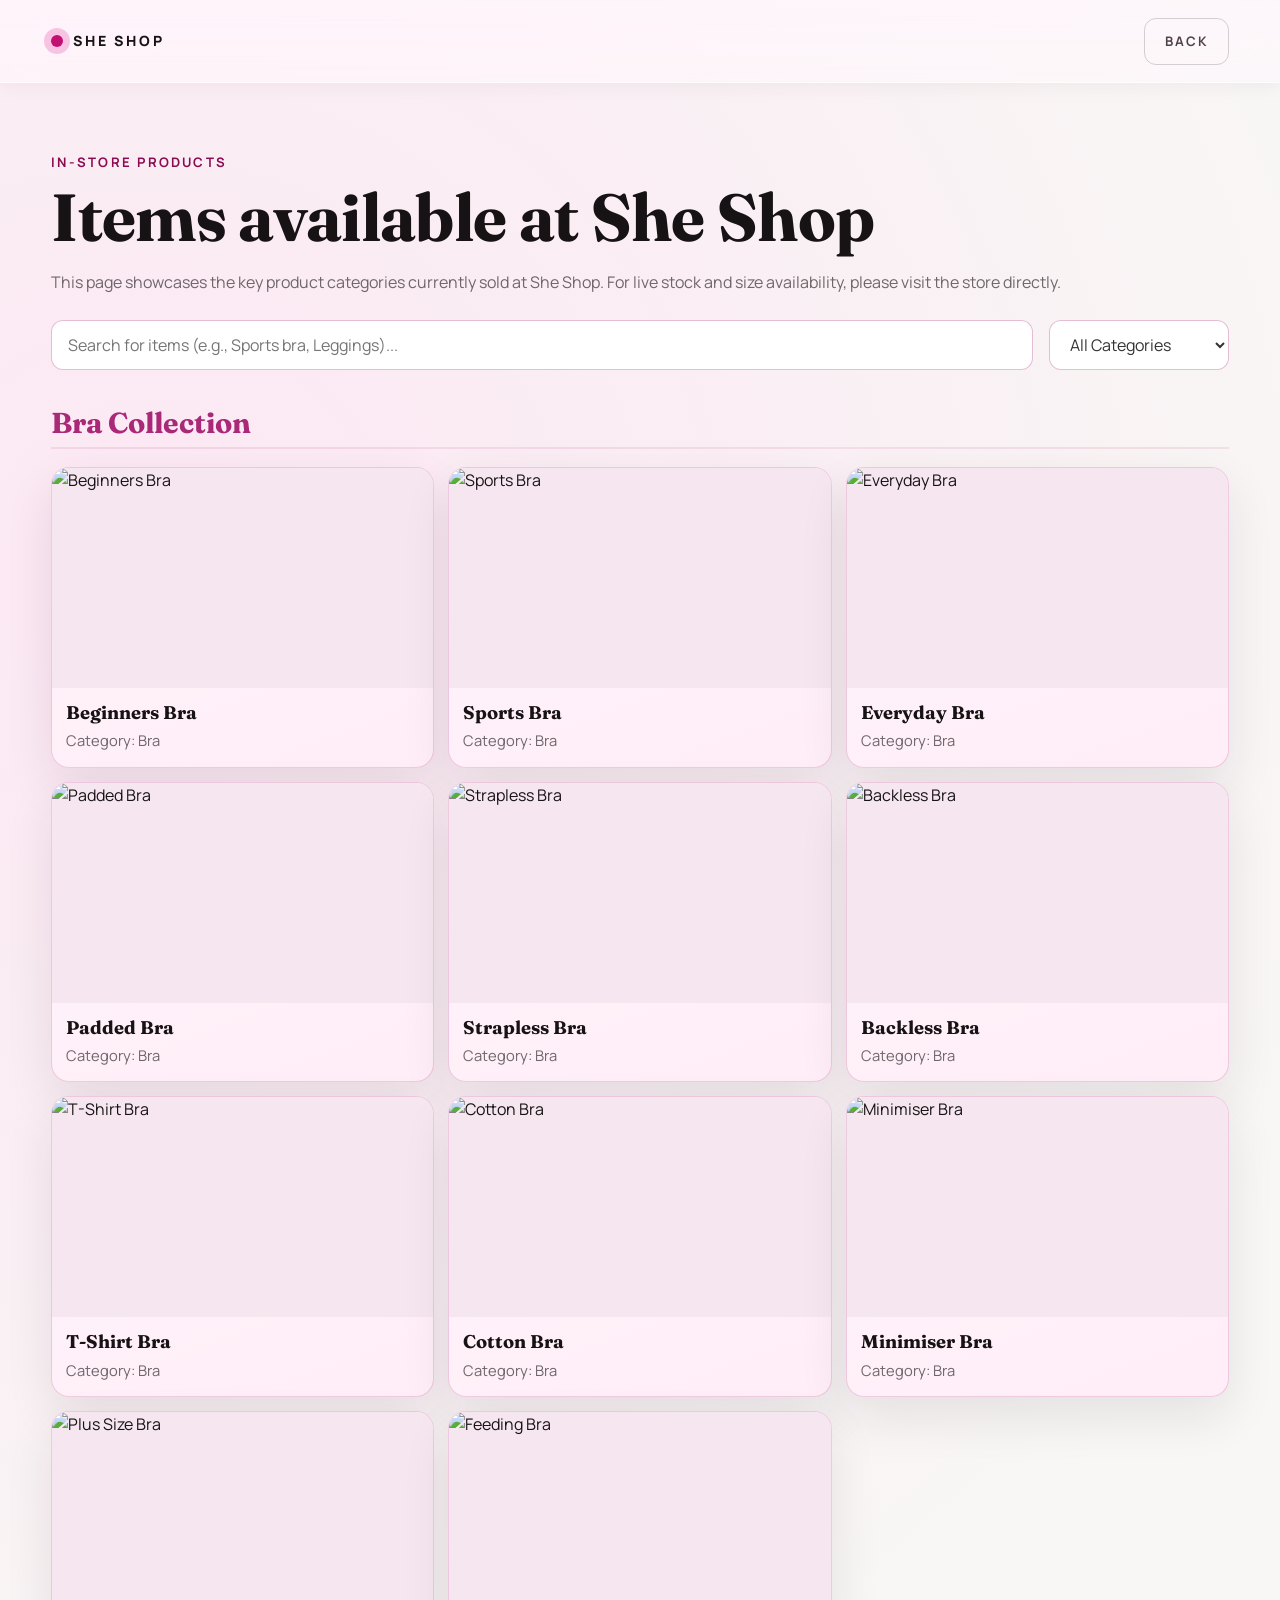
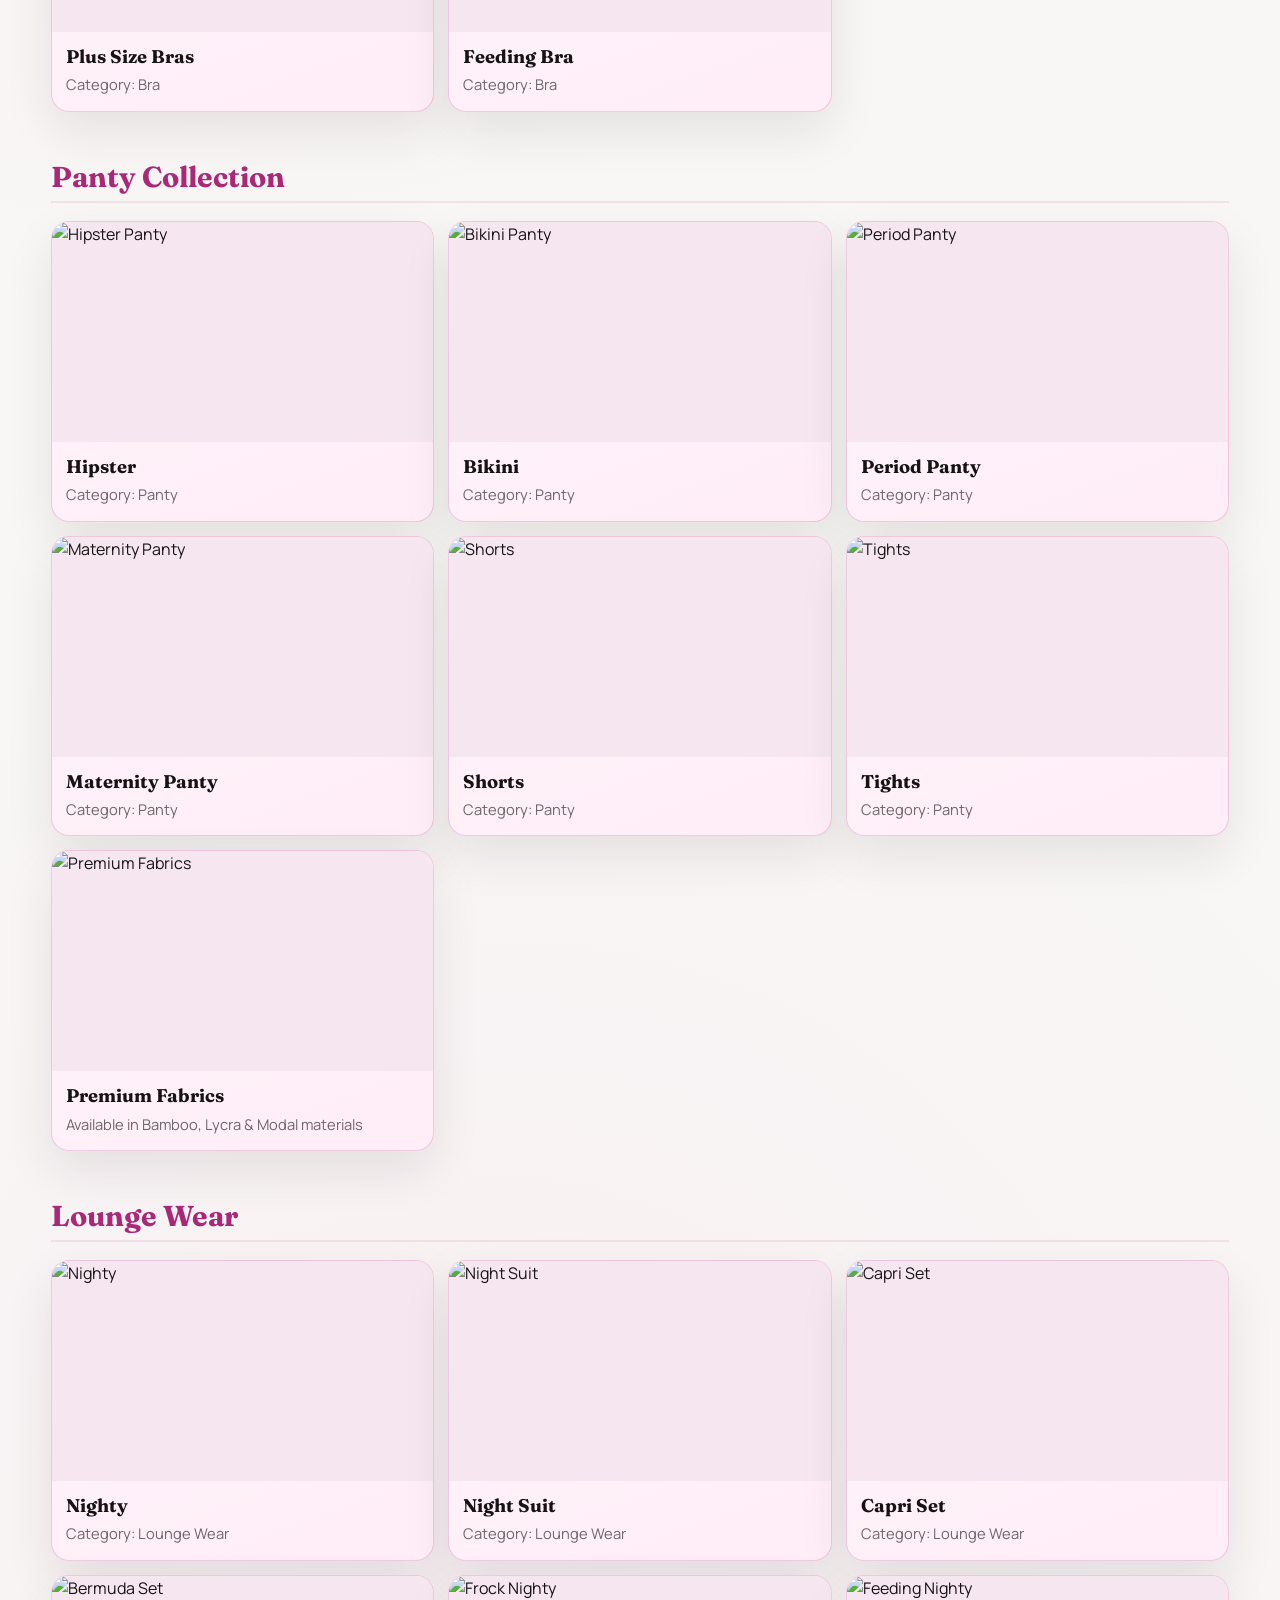
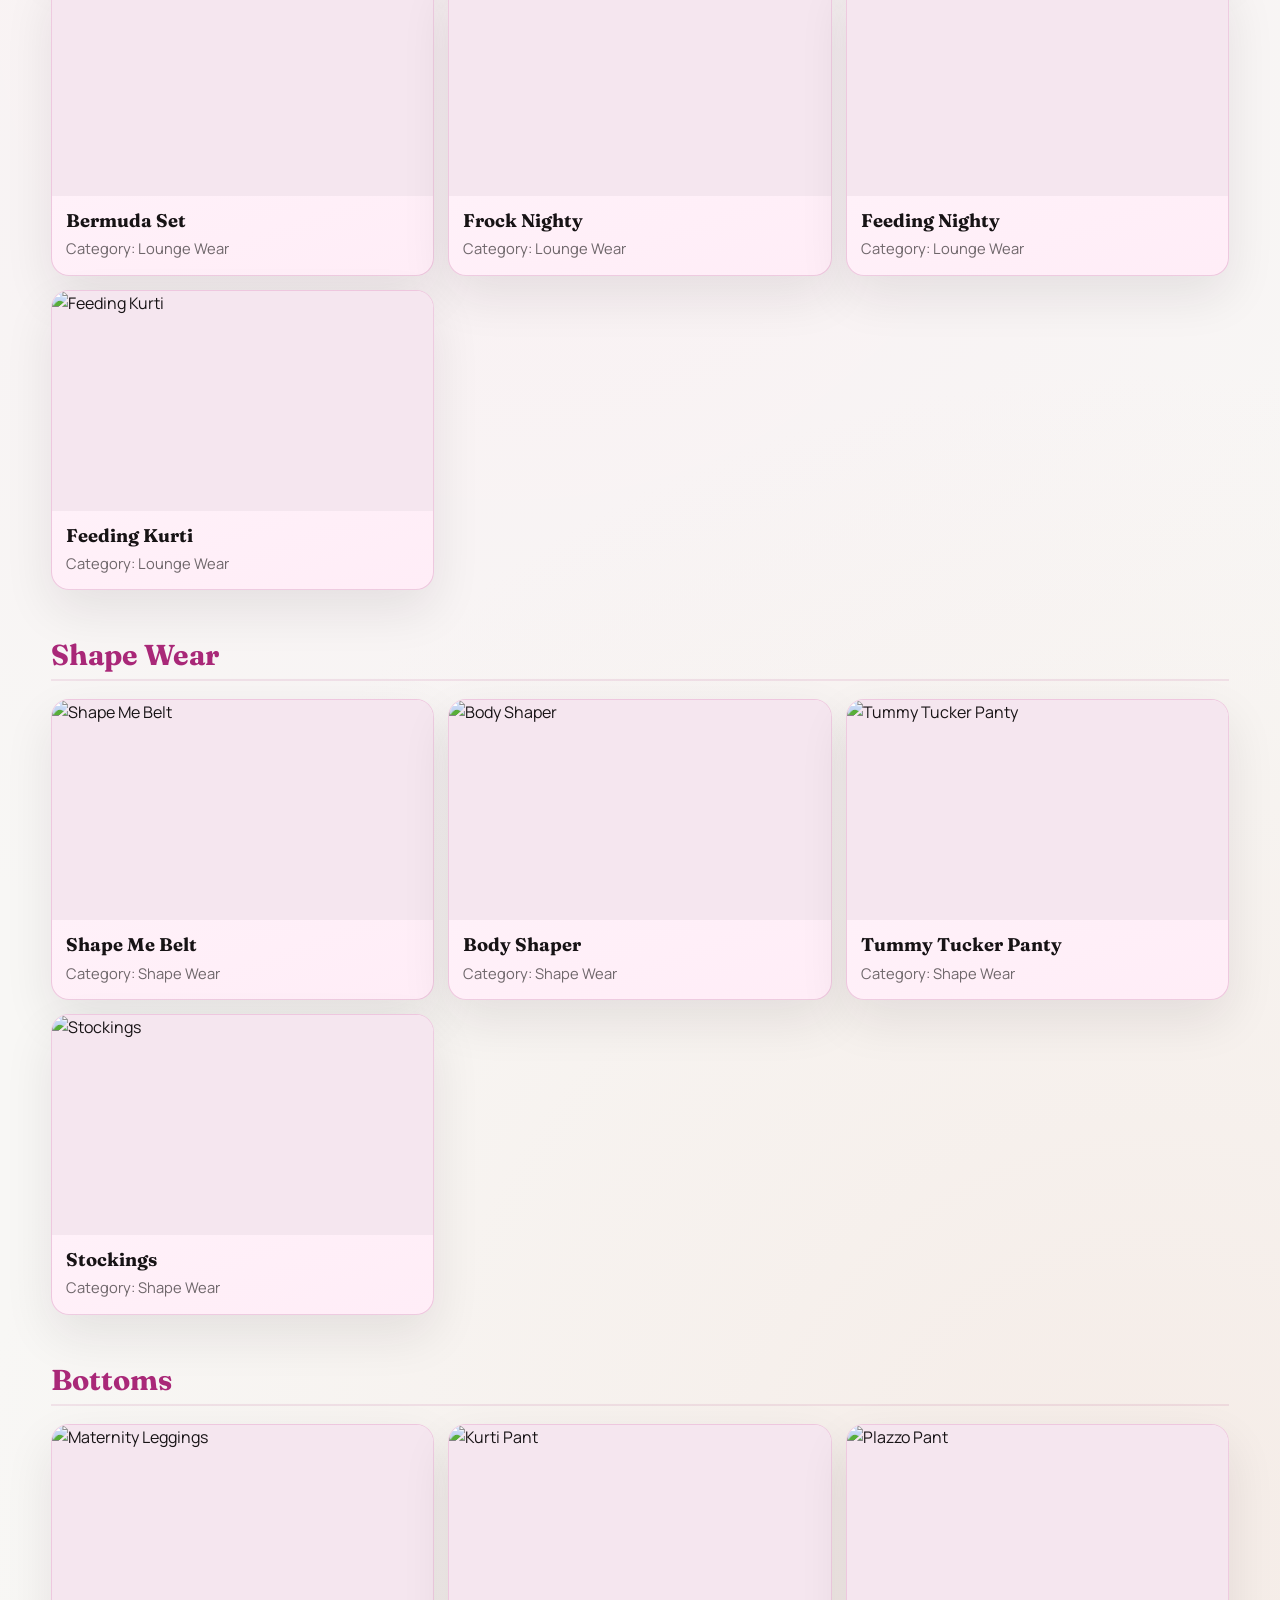
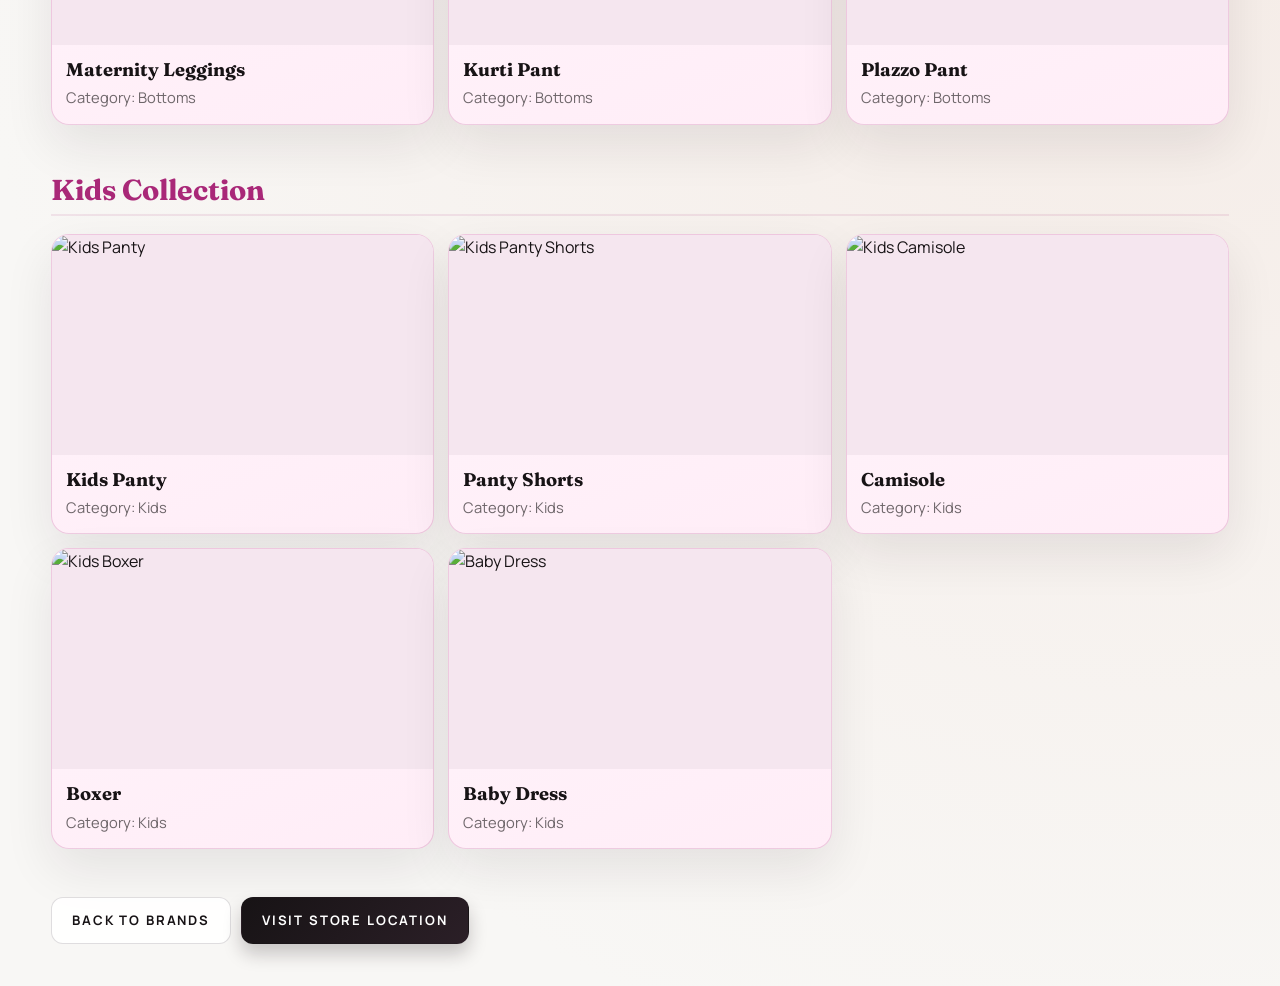
==== products.html @ 0fd8c892 "Add files via upload" ====
<!DOCTYPE html>
<html lang="en">
<head>
  <meta charset="UTF-8" />
  <meta name="viewport" content="width=device-width, initial-scale=1.0" />
  <title>She Shop | Products</title>
  <meta name="description" content="Products available at She Shop, Kerala." />
  <link rel="preconnect" href="https://fonts.googleapis.com" />
  <link rel="preconnect" href="https://fonts.gstatic.com" crossorigin />
  <link
    href="https://fonts.googleapis.com/css2?family=Fraunces:opsz,wght@9..144,500;9..144,700&family=Manrope:wght@400;500;600;700&display=swap"
    rel="stylesheet"
  />
  <link rel="stylesheet" href="styles.css" />
  <style>
    .products-main {
      padding: 56px 0 42px;
    }

    .products-head {
      margin-bottom: 18px;
    }

    .products-note {
      color: var(--muted);
      margin-top: 0;
      margin-bottom: 24px;
    }

    /* Filter Toolbar Styles */
    .filter-toolbar {
      display: flex;
      gap: 16px;
      margin-bottom: 36px;
      flex-wrap: wrap;
    }

    .filter-input, .filter-select {
      padding: 12px 16px;
      border: 1px solid rgba(169, 40, 120, 0.3);
      border-radius: 12px;
      font-family: 'Manrope', sans-serif;
      font-size: 1rem;
      background-color: #fff;
      color: #333;
      outline: none;
      transition: border-color 0.2s ease;
    }

    .filter-input {
      flex: 1;
      min-width: 200px;
    }

    .filter-select {
      min-width: 180px;
      cursor: pointer;
    }

    .filter-input:focus, .filter-select:focus {
      border-color: #a92878;
    }

    .category-section {
      margin-bottom: 48px;
    }

    .category-title {
      font-family: 'Fraunces', serif;
      font-size: 1.8rem;
      color: #a92878;
      margin-bottom: 18px;
      border-bottom: 2px solid rgba(169, 40, 120, 0.1);
      padding-bottom: 8px;
    }

    .product-grid {
      display: grid;
      grid-template-columns: repeat(3, 1fr);
      gap: 14px;
    }

    .product-card {
      background: linear-gradient(160deg, #fff5fb, #ffedf7);
      border: 1px solid rgba(169, 40, 120, 0.2);
      border-radius: 18px;
      overflow: hidden;
      box-shadow: var(--card-shadow);
      transition: transform 0.2s ease, opacity 0.2s ease;
    }

    .product-card img {
      width: 100%;
      height: 220px;
      object-fit: cover;
      object-position: center;
      background: #f5e6ef;
    }

    .product-card-body {
      padding: 14px;
    }

    .product-card h3 {
      margin: 0 0 6px;
      font-size: 1.15rem;
    }

    .product-meta {
      margin: 0;
      font-size: 0.92rem;
      color: var(--muted);
    }

    .no-results {
      display: none;
      text-align: center;
      font-size: 1.2rem;
      color: var(--muted);
      margin: 40px 0;
    }

    .back-row {
      margin-top: 22px;
      display: flex;
      gap: 10px;
      flex-wrap: wrap;
    }

    @media (max-width: 920px) {
      .product-grid {
        grid-template-columns: 1fr 1fr;
      }
    }

    @media (max-width: 620px) {
      .product-grid {
        grid-template-columns: 1fr;
        flex-direction: column;
      }
      .filter-toolbar {
        flex-direction: column;
        gap: 10px;
      }
    }
  </style>
</head>
<body>
  <header class="site-header" id="top">
    <div class="container nav-wrap">
      <a class="brand" href="index.html" aria-label="She Shop Home">
        <span class="brand-dot"></span>
        <span class="brand-text">SHE SHOP</span>
      </a>
      <a class="btn btn-ghost" href="index.html">Back</a>
    </div>
  </header>

  <main class="products-main">
    <section class="container">
      <div class="products-head">
        <p class="eyebrow">In-Store Products</p>
        <h1>Items available at She Shop</h1>
      </div>
      <p class="products-note">
        This page showcases the key product categories currently sold at She Shop. For live stock and size
        availability, please visit the store directly.
      </p>

      <div class="filter-toolbar">
        <input 
          type="text" 
          id="searchInput" 
          class="filter-input" 
          placeholder="Search for items (e.g., Sports bra, Leggings)..." 
        />
        <select id="categorySelect" class="filter-select">
          <option value="all">All Categories</option>
          <option value="bra">Bra Collection</option>
          <option value="panty">Panty Collection</option>
          <option value="lounge">Lounge Wear</option>
          <option value="shape">Shape Wear</option>
          <option value="bottoms">Bottoms</option>
          <option value="kids">Kids Collection</option>
        </select>
      </div>

      <div id="noResults" class="no-results">No items match your search.</div>

      <section class="category-section" data-category="bra">
        <h2 class="category-title">Bra Collection</h2>
        <div class="product-grid">
          <article class="product-card"><img src="assets/from-pdf/image1.png" alt="Beginners Bra" /><div class="product-card-body"><h3>Beginners Bra</h3><p class="product-meta">Category: Bra</p></div></article>
          <article class="product-card"><img src="assets/from-pdf/image2.png" alt="Sports Bra" /><div class="product-card-body"><h3>Sports Bra</h3><p class="product-meta">Category: Bra</p></div></article>
          <article class="product-card"><img src="assets/from-pdf/image1.png" alt="Everyday Bra" /><div class="product-card-body"><h3>Everyday Bra</h3><p class="product-meta">Category: Bra</p></div></article>
          <article class="product-card"><img src="assets/from-pdf/image2.png" alt="Padded Bra" /><div class="product-card-body"><h3>Padded Bra</h3><p class="product-meta">Category: Bra</p></div></article>
          <article class="product-card"><img src="assets/from-pdf/image1.png" alt="Strapless Bra" /><div class="product-card-body"><h3>Strapless Bra</h3><p class="product-meta">Category: Bra</p></div></article>
          <article class="product-card"><img src="assets/from-pdf/image2.png" alt="Backless Bra" /><div class="product-card-body"><h3>Backless Bra</h3><p class="product-meta">Category: Bra</p></div></article>
          <article class="product-card"><img src="assets/from-pdf/image1.png" alt="T-Shirt Bra" /><div class="product-card-body"><h3>T-Shirt Bra</h3><p class="product-meta">Category: Bra</p></div></article>
          <article class="product-card"><img src="assets/from-pdf/image2.png" alt="Cotton Bra" /><div class="product-card-body"><h3>Cotton Bra</h3><p class="product-meta">Category: Bra</p></div></article>
          <article class="product-card"><img src="assets/from-pdf/image1.png" alt="Minimiser Bra" /><div class="product-card-body"><h3>Minimiser Bra</h3><p class="product-meta">Category: Bra</p></div></article>
          <article class="product-card"><img src="assets/from-pdf/image2.png" alt="Plus Size Bra" /><div class="product-card-body"><h3>Plus Size Bras</h3><p class="product-meta">Category: Bra</p></div></article>
          <article class="product-card"><img src="assets/from-pdf/image1.png" alt="Feeding Bra" /><div class="product-card-body"><h3>Feeding Bra</h3><p class="product-meta">Category: Bra</p></div></article>
        </div>
      </section>

      <section class="category-section" data-category="panty">
        <h2 class="category-title">Panty Collection</h2>
        <div class="product-grid">
          <article class="product-card"><img src="assets/from-pdf/image2.png" alt="Hipster Panty" /><div class="product-card-body"><h3>Hipster</h3><p class="product-meta">Category: Panty</p></div></article>
          <article class="product-card"><img src="assets/from-pdf/image1.png" alt="Bikini Panty" /><div class="product-card-body"><h3>Bikini</h3><p class="product-meta">Category: Panty</p></div></article>
          <article class="product-card"><img src="assets/from-pdf/image2.png" alt="Period Panty" /><div class="product-card-body"><h3>Period Panty</h3><p class="product-meta">Category: Panty</p></div></article>
          <article class="product-card"><img src="assets/from-pdf/image1.png" alt="Maternity Panty" /><div class="product-card-body"><h3>Maternity Panty</h3><p class="product-meta">Category: Panty</p></div></article>
          <article class="product-card"><img src="assets/from-pdf/image2.png" alt="Shorts" /><div class="product-card-body"><h3>Shorts</h3><p class="product-meta">Category: Panty</p></div></article>
          <article class="product-card"><img src="assets/from-pdf/image1.png" alt="Tights" /><div class="product-card-body"><h3>Tights</h3><p class="product-meta">Category: Panty</p></div></article>
          <article class="product-card"><img src="assets/from-pdf/image2.png" alt="Premium Fabrics" /><div class="product-card-body"><h3>Premium Fabrics</h3><p class="product-meta">Available in Bamboo, Lycra & Modal materials</p></div></article>
        </div>
      </section>

      <section class="category-section" data-category="lounge">
        <h2 class="category-title">Lounge Wear</h2>
        <div class="product-grid">
          <article class="product-card"><img src="assets/from-pdf/image1.png" alt="Nighty" /><div class="product-card-body"><h3>Nighty</h3><p class="product-meta">Category: Lounge Wear</p></div></article>
          <article class="product-card"><img src="assets/from-pdf/image2.png" alt="Night Suit" /><div class="product-card-body"><h3>Night Suit</h3><p class="product-meta">Category: Lounge Wear</p></div></article>
          <article class="product-card"><img src="assets/from-pdf/image1.png" alt="Capri Set" /><div class="product-card-body"><h3>Capri Set</h3><p class="product-meta">Category: Lounge Wear</p></div></article>
          <article class="product-card"><img src="assets/from-pdf/image2.png" alt="Bermuda Set" /><div class="product-card-body"><h3>Bermuda Set</h3><p class="product-meta">Category: Lounge Wear</p></div></article>
          <article class="product-card"><img src="assets/from-pdf/image1.png" alt="Frock Nighty" /><div class="product-card-body"><h3>Frock Nighty</h3><p class="product-meta">Category: Lounge Wear</p></div></article>
          <article class="product-card"><img src="assets/from-pdf/image2.png" alt="Feeding Nighty" /><div class="product-card-body"><h3>Feeding Nighty</h3><p class="product-meta">Category: Lounge Wear</p></div></article>
          <article class="product-card"><img src="assets/from-pdf/image1.png" alt="Feeding Kurti" /><div class="product-card-body"><h3>Feeding Kurti</h3><p class="product-meta">Category: Lounge Wear</p></div></article>
        </div>
      </section>

      <section class="category-section" data-category="shape">
        <h2 class="category-title">Shape Wear</h2>
        <div class="product-grid">
          <article class="product-card"><img src="assets/from-pdf/image2.png" alt="Shape Me Belt" /><div class="product-card-body"><h3>Shape Me Belt</h3><p class="product-meta">Category: Shape Wear</p></div></article>
          <article class="product-card"><img src="assets/from-pdf/image1.png" alt="Body Shaper" /><div class="product-card-body"><h3>Body Shaper</h3><p class="product-meta">Category: Shape Wear</p></div></article>
          <article class="product-card"><img src="assets/from-pdf/image2.png" alt="Tummy Tucker Panty" /><div class="product-card-body"><h3>Tummy Tucker Panty</h3><p class="product-meta">Category: Shape Wear</p></div></article>
          <article class="product-card"><img src="assets/from-pdf/image1.png" alt="Stockings" /><div class="product-card-body"><h3>Stockings</h3><p class="product-meta">Category: Shape Wear</p></div></article>
        </div>
      </section>

      <section class="category-section" data-category="bottoms">
        <h2 class="category-title">Bottoms</h2>
        <div class="product-grid">
          <article class="product-card"><img src="assets/from-pdf/image2.png" alt="Maternity Leggings" /><div class="product-card-body"><h3>Maternity Leggings</h3><p class="product-meta">Category: Bottoms</p></div></article>
          <article class="product-card"><img src="assets/from-pdf/image1.png" alt="Kurti Pant" /><div class="product-card-body"><h3>Kurti Pant</h3><p class="product-meta">Category: Bottoms</p></div></article>
          <article class="product-card"><img src="assets/from-pdf/image2.png" alt="Plazzo Pant" /><div class="product-card-body"><h3>Plazzo Pant</h3><p class="product-meta">Category: Bottoms</p></div></article>
        </div>
      </section>

      <section class="category-section" data-category="kids">
        <h2 class="category-title">Kids Collection</h2>
        <div class="product-grid">
          <article class="product-card"><img src="assets/from-pdf/image1.png" alt="Kids Panty" /><div class="product-card-body"><h3>Kids Panty</h3><p class="product-meta">Category: Kids</p></div></article>
          <article class="product-card"><img src="assets/from-pdf/image2.png" alt="Kids Panty Shorts" /><div class="product-card-body"><h3>Panty Shorts</h3><p class="product-meta">Category: Kids</p></div></article>
          <article class="product-card"><img src="assets/from-pdf/image1.png" alt="Kids Camisole" /><div class="product-card-body"><h3>Camisole</h3><p class="product-meta">Category: Kids</p></div></article>
          <article class="product-card"><img src="assets/from-pdf/image2.png" alt="Kids Boxer" /><div class="product-card-body"><h3>Boxer</h3><p class="product-meta">Category: Kids</p></div></article>
          <article class="product-card"><img src="assets/from-pdf/image1.png" alt="Baby Dress" /><div class="product-card-body"><h3>Baby Dress</h3><p class="product-meta">Category: Kids</p></div></article>
        </div>
      </section>

      <div class="back-row">
        <a class="btn btn-outline" href="index.html#brands">Back to Brands</a>
        <a class="btn btn-solid" href="https://share.google/mIjie8dcZ7ZmvXlgB" target="_blank" rel="noopener noreferrer">Visit Store Location</a>
      </div>
    </section>
  </main>

  <script>
    const searchInput = document.getElementById('searchInput');
    const categorySelect = document.getElementById('categorySelect');
    const sections = document.querySelectorAll('.category-section');
    const noResults = document.getElementById('noResults');

    function filterProducts() {
      const searchTerm = searchInput.value.toLowerCase().trim();
      const selectedCategory = categorySelect.value;
      let overallVisibleCards = 0;

      sections.forEach(section => {
        const sectionCategory = section.getAttribute('data-category');
        const cards = section.querySelectorAll('.product-card');
        let visibleCardsInSection = 0;

        // Check if the overall section passes the category dropdown criteria
        const categoryMatches = (selectedCategory === 'all' || selectedCategory === sectionCategory);

        cards.forEach(card => {
          const title = card.querySelector('h3').textContent.toLowerCase();
          const meta = card.querySelector('.product-meta').textContent.toLowerCase();
          const searchMatches = title.includes(searchTerm) || meta.includes(searchTerm);

          if (categoryMatches && searchMatches) {
            card.style.display = 'block';
            visibleCardsInSection++;
            overallVisibleCards++;
          } else {
            card.style.display = 'none';
          }
        });

        // Hide section header completely if no matching products are visible within it
        if (visibleCardsInSection > 0) {
          section.style.display = 'block';
        } else {
          section.style.display = 'none';
        }
      });

      // Handle the "No results found" placeholder state
      if (overallVisibleCards === 0) {
        noResults.style.display = 'block';
      } else {
        noResults.style.display = 'none';
      }
    }

    searchInput.addEventListener('input', filterProducts);
    categorySelect.addEventListener('change', filterProducts);
  </script>
</body>
</html>
---- styles.css ----
:root {
  --bg: #f8f7f5;
  --paper: #ffffff;
  --text: #171315;
  --muted: #6e666a;
  --accent: #c20f72;
  --accent-dark: #8b0a50;
  --line: rgba(30, 20, 28, 0.14);
  --card-shadow: 0 20px 50px rgba(31, 22, 29, 0.09);
  --radius-sm: 12px;
  --radius-lg: 20px;
  --glass-bg: rgba(255, 247, 252, 0.52);
  --glass-strong: rgba(255, 240, 248, 0.66);
  --glass-line: rgba(255, 255, 255, 0.52);
}

* {
  box-sizing: border-box;
}

html,
body {
  margin: 0;
  padding: 0;
}

body {
  font-family: "Manrope", "Segoe UI", sans-serif;
  background: radial-gradient(circle at 12% 10%, #fce7f3 0, transparent 24%),
              radial-gradient(circle at 90% 82%, #f5ece7 0, transparent 24%),
              radial-gradient(circle at 40% 55%, rgba(255, 196, 230, 0.14) 0, transparent 32%),
              var(--bg);
  color: var(--text);
  min-height: 100vh;
  line-height: 1.6;
  overflow-x: hidden;
}

img {
  max-width: 100%;
  display: block;
}

.container {
  width: min(1180px, 92vw);
  margin: 0 auto;
}

.bg-ornament {
  position: fixed;
  border-radius: 50%;
  filter: blur(70px);
  z-index: -2;
  opacity: 0.45;
}

.bg-ornament-top {
  width: 340px;
  height: 340px;
  top: -90px;
  left: -110px;
  background: #ff86ca;
}

.bg-ornament-bottom {
  width: 280px;
  height: 280px;
  right: -100px;
  bottom: -60px;
  background: #ffc5a6;
}

.site-header {
  position: sticky;
  top: 0;
  z-index: 30;
  backdrop-filter: blur(18px) saturate(125%);
  -webkit-backdrop-filter: blur(18px) saturate(125%);
  background: linear-gradient(180deg, rgba(255, 246, 252, 0.72), rgba(255, 249, 253, 0.54));
  border-bottom: 1px solid rgba(255, 255, 255, 0.62);
  box-shadow: 0 6px 16px rgba(18, 12, 16, 0.04);
}

.nav-wrap {
  display: flex;
  align-items: center;
  justify-content: space-between;
  min-height: 82px;
  gap: 20px;
}

.brand {
  display: inline-flex;
  align-items: center;
  gap: 10px;
  text-decoration: none;
  color: var(--text);
  font-weight: 800;
  letter-spacing: 0.18em;
}

.brand-dot {
  width: 12px;
  height: 12px;
  border-radius: 50%;
  background: var(--accent);
  box-shadow: 0 0 0 7px rgba(224, 0, 136, 0.2);
}

.brand-text {
  font-size: 0.88rem;
  letter-spacing: 0.2em;
}

.main-nav {
  display: flex;
  gap: 26px;
}

.main-nav a {
  text-decoration: none;
  color: var(--text);
  font-size: 0.75rem;
  font-weight: 700;
  letter-spacing: 0.16em;
  text-transform: uppercase;
  position: relative;
}

.main-nav a + a::before {
  content: "";
  position: absolute;
  left: -14px;
  top: 50%;
  width: 4px;
  height: 4px;
  border-radius: 50%;
  background: rgba(44, 30, 38, 0.24);
  transform: translateY(-50%);
}

.main-nav a::after {
  content: "";
  position: absolute;
  left: 0;
  bottom: -5px;
  width: 100%;
  height: 2px;
  background: var(--accent);
  transform: scaleX(0);
  transform-origin: center;
  transition: transform 0.25s ease;
}

.main-nav a:hover::after {
  transform: scaleX(1);
}

.hero {
  padding: 124px 0 86px;
  position: relative;
}

.hero::before {
  content: "";
  position: absolute;
  inset: 28px 2.5vw 0;
  border-radius: var(--radius-lg);
  background:
    radial-gradient(circle at 14% 20%, rgba(255, 169, 221, 0.2), transparent 34%),
    radial-gradient(circle at 88% 76%, rgba(245, 217, 197, 0.32), transparent 32%),
    linear-gradient(140deg, rgba(252, 248, 251, 0.76) 0%, rgba(248, 244, 247, 0.6) 100%);
  border: 1px solid var(--glass-line);
  backdrop-filter: blur(10px);
  -webkit-backdrop-filter: blur(10px);
  z-index: -1;
}

.hero-grid {
  display: grid;
  grid-template-columns: 1.05fr 1fr;
  gap: 34px;
  align-items: center;
}

.hero-content {
  max-width: 560px;
}

.eyebrow {
  font-size: 0.82rem;
  text-transform: uppercase;
  letter-spacing: 0.17em;
  color: var(--accent-dark);
  font-weight: 700;
  margin-bottom: 10px;
}

h1,
h2,
h3 {
  font-family: "Fraunces", Georgia, serif;
  margin-top: 0;
  line-height: 1.15;
}

h1 {
  font-size: clamp(2.3rem, 5.2vw, 4.6rem);
  margin-bottom: 16px;
  letter-spacing: -0.01em;
  line-height: 1.04;
}

h2 {
  font-size: clamp(1.65rem, 3.2vw, 2.6rem);
  margin-bottom: 12px;
}

.hero-copy {
  color: var(--muted);
  max-width: 52ch;
  font-size: 1.03rem;
  line-height: 1.8;
}

.hero-actions,
.visit-actions,
.modal-actions {
  display: flex;
  flex-wrap: wrap;
  gap: 12px;
  margin-top: 22px;
}

.btn {
  border: 1px solid transparent;
  border-radius: var(--radius-sm);
  padding: 12px 20px;
  font-size: 0.82rem;
  font-weight: 700;
  letter-spacing: 0.14em;
  text-transform: uppercase;
  text-decoration: none;
  cursor: pointer;
  transition: transform 0.2s ease, box-shadow 0.2s ease, background 0.2s ease;
}

.btn:hover {
  transform: translateY(-1px);
}

.btn-solid {
  background: linear-gradient(135deg, #171315, #2b1f27);
  color: #fff;
  box-shadow: 0 10px 18px rgba(26, 17, 24, 0.22);
}

.btn-solid:hover {
  background: linear-gradient(135deg, var(--accent-dark), var(--accent));
}

.btn-outline {
  background: rgba(255, 255, 255, 0.9);
  color: var(--text);
  border: 1px solid var(--line);
}

.btn-ghost {
  background: transparent;
  color: #4f4249;
  border: 1px solid rgba(30, 20, 28, 0.18);
}

.hero-cards {
  display: grid;
  place-items: center;
}

.hero-logo-panel {
  margin: 0;
  width: min(420px, 96%);
  border-radius: var(--radius-lg);
  border: 1px solid var(--glass-line);
  background: linear-gradient(155deg, rgba(255, 255, 255, 0.62), rgba(255, 242, 250, 0.46));
  padding: 0;
  overflow: hidden;
  box-shadow: 0 22px 48px rgba(31, 22, 29, 0.12);
  backdrop-filter: blur(10px);
  -webkit-backdrop-filter: blur(10px);
  transition: transform 0.28s ease, box-shadow 0.28s ease;
  transform: rotate(1deg);
}

.hero-logo-panel img {
  width: 100%;
  height: 390px;
  border-radius: 0;
  object-fit: cover;
  object-position: center;
  background: transparent;
  transition: transform 0.35s ease;
}

.hero-logo-panel:hover {
  transform: rotate(-1deg) translateY(-8px);
  box-shadow: 0 28px 62px rgba(150, 32, 114, 0.24);
}

.hero-logo-panel:hover img {
  transform: scale(1.03);
}

.feature-card,
.collection-card,
.map-card,
.connect-card {
  background: linear-gradient(160deg, var(--glass-strong), var(--glass-bg));
  border: 1px solid var(--glass-line);
  border-radius: var(--radius-sm);
  box-shadow: 0 14px 28px rgba(31, 22, 29, 0.08);
  backdrop-filter: blur(12px) saturate(120%);
  -webkit-backdrop-filter: blur(12px) saturate(120%);
}

.feature-card {
  padding: 18px;
}

.feature-card h2 {
  font-size: 1.35rem;
  margin-bottom: 4px;
}

.feature-card p,
.collection-card p,
.map-card p,
.text-block p,
.connect-card p {
  color: var(--muted);
  margin-top: 0;
}

.about,
.collection,
.lookbook,
.brands,
.visit,
.connect {
  padding: 108px 0;
}

.brands {
  background: linear-gradient(180deg, rgba(255, 250, 253, 0.92) 0%, rgba(248, 243, 247, 0.42) 100%);
}

.split {
  display: grid;
  grid-template-columns: 1fr 1fr;
  gap: 34px;
  align-items: center;
}

.photo-tile {
  border-radius: var(--radius-lg);
  overflow: hidden;
  border: 1px solid var(--glass-line);
  background: linear-gradient(160deg, rgba(255, 255, 255, 0.66), rgba(255, 241, 249, 0.44));
  padding: 10px;
  box-shadow: 0 16px 36px rgba(31, 22, 29, 0.1);
  backdrop-filter: blur(12px);
  -webkit-backdrop-filter: blur(12px);
  transition: transform 0.28s ease, box-shadow 0.28s ease;
  cursor: pointer;
}

.photo-tile > img {
  width: 100%;
  height: 100%;
  border-radius: 16px;
  object-fit: contain;
  object-position: center;
  background: #efdeea;
  transition: transform 0.35s ease;
}

.hero-brand-logo {
  min-height: 320px;
  object-fit: contain !important;
  object-position: center !important;
}

.photo-tile:hover {
  transform: translateY(-5px);
  box-shadow: 0 26px 56px rgba(150, 32, 114, 0.2);
}

.photo-tile:hover > img {
  transform: scale(1.03);
}

.about-model-stack {
  position: relative;
  min-height: 500px;
}

.about-model-stack::after {
  content: "";
  position: absolute;
  left: 6%;
  bottom: 8px;
  width: 44%;
  height: 8px;
  border-radius: 999px;
  background: linear-gradient(90deg, rgba(194, 15, 114, 0.42), rgba(194, 15, 114, 0));
  z-index: 1;
}

.about-model-card {
  position: absolute;
  margin: 0;
  width: min(275px, 66%);
  background: transparent;
  border: 8px solid #fff;
  border-radius: 14px;
  padding: 0;
  overflow: hidden;
  box-shadow: 0 20px 42px rgba(30, 18, 26, 0.18);
  transition: transform 0.3s ease;
}

.about-model-card img {
  width: 100%;
  height: 390px;
  border-radius: 0;
  object-fit: cover;
  object-position: center;
  background: transparent;
}

.about-model-card-a {
  top: 14px;
  left: 4%;
  width: min(360px, 82%);
  transform: none;
  z-index: 2;
}

.about-model-card-a img {
  height: 450px;
  object-position: center top;
}

.about-model-card-b {
  right: 4%;
  bottom: 12px;
  width: min(245px, 56%);
  transform: none;
  z-index: 3;
}

.about-model-card-b img {
  height: 305px;
}

.photo-tile:hover .about-model-card-a {
  transform: translateY(-6px);
}

.photo-tile:hover .about-model-card-b {
  transform: translateY(-8px);
}

.section-head {
  margin-bottom: 22px;
}

.cards-grid {
  display: grid;
  grid-template-columns: repeat(3, 1fr);
  gap: 16px;
}

.collection-card {
  padding: 24px;
  min-height: 180px;
}

.collection-card h3 {
  font-size: 1.3rem;
  margin-bottom: 8px;
}

.collection-cta {
  margin-top: 20px;
}

.about-collection {
  margin-top: 26px;
}

.lookbook {
  position: relative;
  padding-top: 108px;
}

.lookbook-gif {
  width: min(1320px, 95vw);
  height: clamp(320px, 48vw, 620px);
  margin: 0 auto;
  border-radius: var(--radius-lg);
  object-fit: cover;
  object-position: center;
  border: 1px solid rgba(27, 16, 23, 0.14);
  box-shadow: 0 30px 60px rgba(25, 16, 22, 0.16);
}

.brand-list {
  display: flex;
  flex-wrap: wrap;
  gap: 10px;
  margin: 18px 0 24px;
}

.brand-marquee {
  margin: 18px 0 26px;
  display: flex;
  gap: 14px;
  overflow: hidden;
  position: relative;
  mask-image: linear-gradient(to right, transparent, black 8%, black 92%, transparent);
}

.brand-track {
  display: flex;
  gap: 12px;
  min-width: max-content;
  animation: brandScroll 26s linear infinite;
}

.brand-marquee:hover .brand-track {
  animation-play-state: paused;
}

.brand-card {
  width: 150px;
  flex: 0 0 150px;
  height: 112px;
  margin: 0;
  background: linear-gradient(160deg, rgba(255, 255, 255, 0.72), rgba(255, 244, 250, 0.52));
  border: 1px solid var(--glass-line);
  border-radius: var(--radius-sm);
  padding: 8px;
  display: flex;
  align-items: center;
  justify-content: center;
  box-shadow: 0 10px 22px rgba(31, 22, 29, 0.09);
  backdrop-filter: blur(8px);
  -webkit-backdrop-filter: blur(8px);
}

.brand-card img {
  width: 100%;
  height: 100%;
  border-radius: 8px;
  object-fit: contain;
  object-position: center;
  background: #fff;
}

.brand-card p {
  display: none;
}

@keyframes brandScroll {
  from {
    transform: translateX(0);
  }

  to {
    transform: translateX(calc(-100% - 12px));
  }
}

.quote-banner {
  margin: 12px 0 18px;
  padding: 34px 30px;
  border-radius: var(--radius-lg);
  border: 1px solid rgba(255, 197, 233, 0.34);
  background:
    radial-gradient(circle at 8% 14%, rgba(255, 102, 186, 0.35), transparent 36%),
    radial-gradient(circle at 94% 82%, rgba(255, 156, 213, 0.3), transparent 34%),
    linear-gradient(132deg, rgba(30, 18, 27, 0.84) 0%, rgba(46, 25, 38, 0.78) 100%);
  box-shadow: 0 22px 40px rgba(22, 14, 19, 0.26);
  backdrop-filter: blur(12px) saturate(118%);
  -webkit-backdrop-filter: blur(12px) saturate(118%);
}

.quote-kicker {
  margin: 0 0 8px;
  text-transform: uppercase;
  letter-spacing: 0.16em;
  font-size: 0.76rem;
  font-weight: 700;
  color: #9c2b72;
}

.quote-line {
  margin: 0;
  font-family: "Fraunces", Georgia, serif;
  font-size: clamp(2.2rem, 5.8vw, 5.2rem);
  line-height: 0.95;
  color: #fff6fc;
  text-transform: uppercase;
  letter-spacing: 0.02em;
}

.quote-line span {
  display: block;
  color: #ff9ad4;
}

.brand-poster:hover {
  transform: translateY(-5px);
  box-shadow: 0 26px 56px rgba(150, 32, 114, 0.2);
}

.brand-poster:hover img {
  transform: scale(1.03);
}

.brand-chip {
  border: 1px solid rgba(169, 40, 120, 0.25);
  background: linear-gradient(120deg, #ffe7f5, #ffe1ef);
  color: #7f215f;
  border-radius: 999px;
  padding: 8px 14px;
  font-size: 0.92rem;
  font-weight: 700;
  letter-spacing: 0.02em;
}

.gallery-grid {
  display: grid;
  grid-template-columns: repeat(3, 1fr);
  gap: 14px;
}

.gallery-item {
  margin: 0;
  border-radius: 18px;
  overflow: hidden;
  border: 1px solid rgba(118, 44, 103, 0.14);
  box-shadow: var(--card-shadow);
  background: linear-gradient(155deg, #fff2fa, #ffe7f3);
  padding: 8px;
  transition: transform 0.28s ease, box-shadow 0.28s ease;
  cursor: pointer;
}

.gallery-item img {
  width: 100%;
  height: 300px;
  object-fit: contain;
  object-position: center;
  border-radius: 12px;
  transition: transform 0.35s ease, filter 0.35s ease;
  filter: saturate(1.02) contrast(1.01);
  background: #f3e4ec;
}

.gallery-item:hover {
  transform: translateY(-6px);
  box-shadow: 0 28px 62px rgba(150, 32, 114, 0.24);
}

.gallery-item:hover img {
  transform: scale(1.05);
  filter: saturate(1.08) contrast(1.03);
}

.gallery-img.fit-top {
  object-position: center top;
}

.gallery-img.fit-middle {
  object-position: center 35%;
}

.gallery-img.fit-bottom {
  object-position: center bottom;
}

.gallery-img.fit-logo {
  object-position: center 28%;
}

.map-card,
.connect-card {
  padding: 22px;
}

.muted {
  font-size: 0.92rem;
}

.site-footer {
  border-top: 1px solid rgba(255, 255, 255, 0.56);
  background: linear-gradient(180deg, rgba(255, 248, 252, 0.74), rgba(255, 246, 251, 0.62));
  padding: 26px 0;
  margin-top: 34px;
  backdrop-filter: blur(10px);
  -webkit-backdrop-filter: blur(10px);
}

.footer-wrap {
  display: flex;
  justify-content: space-between;
  align-items: center;
  gap: 18px;
}

.footer-wrap p {
  margin: 0;
}

.footer-wrap a {
  color: var(--text);
  text-decoration: none;
  font-weight: 700;
}

.modal {
  position: fixed;
  inset: 0;
  display: grid;
  place-items: center;
  background: rgba(72, 17, 62, 0.55);
  padding: 20px;
  opacity: 0;
  pointer-events: none;
  transition: opacity 0.25s ease;
  z-index: 80;
}

.modal.active {
  opacity: 1;
  pointer-events: auto;
}

.modal-panel {
  background: linear-gradient(180deg, #fff8fc 0%, #ffeef7 100%);
  border-radius: 20px;
  width: min(580px, 94vw);
  border: 1px solid rgba(118, 44, 103, 0.2);
  box-shadow: 0 30px 70px rgba(85, 17, 73, 0.3);
  padding: 24px;
  position: relative;
  transform: translateY(8px);
  transition: transform 0.25s ease;
}

.modal.active .modal-panel {
  transform: translateY(0);
}

.modal-close {
  position: absolute;
  right: 12px;
  top: 8px;
  border: none;
  background: transparent;
  font-size: 1.65rem;
  cursor: pointer;
  color: var(--muted);
}

.reveal,
.reveal-delay,
.reveal-delay-2 {
  opacity: 0;
  transform: translateY(16px);
  animation: rise 0.95s ease forwards;
}

.reveal-delay {
  animation-delay: 0.2s;
}

.reveal-delay-2 {
  animation-delay: 0.34s;
}

@keyframes rise {
  to {
    opacity: 1;
    transform: translateY(0);
  }
}

@media (max-width: 920px) {
  .main-nav {
    display: none;
  }

  .hero-grid,
  .split,
  .cards-grid,
  .gallery-grid {
    grid-template-columns: 1fr;
  }

  .hero {
    padding-top: 74px;
  }

  .hero::before {
    inset: 18px 12px 0;
    border-radius: 18px;
  }

  .hero-logo-panel img {
    height: 320px;
  }

  .about-model-stack {
    min-height: auto;
    display: grid;
    gap: 18px;
  }

  .about-model-stack::after {
    display: none;
  }

  .about-model-card {
    transform: none;
    width: 100%;
    border-width: 6px;
  }

  .about-model-card img {
    height: 320px;
  }

  .about-model-card-a,
  .about-model-card-b {
    top: auto;
    left: auto;
    right: auto;
    bottom: auto;
  }

  .about-model-card-a {
    transform: rotate(-3deg);
  }

  .about-model-card-b {
    transform: rotate(3deg);
  }

  .brand-card {
    width: 132px;
    flex-basis: 132px;
    height: 100px;
  }

  .brand-card img {
    height: 100%;
  }

  .lookbook-gif {
    width: 100%;
    height: clamp(250px, 75vw, 430px);
    border-radius: var(--radius-sm);
  }
}

@media (max-width: 560px) {
  .btn {
    width: 100%;
    text-align: center;
  }

  .footer-wrap {
    flex-direction: column;
    align-items: flex-start;
  }
}
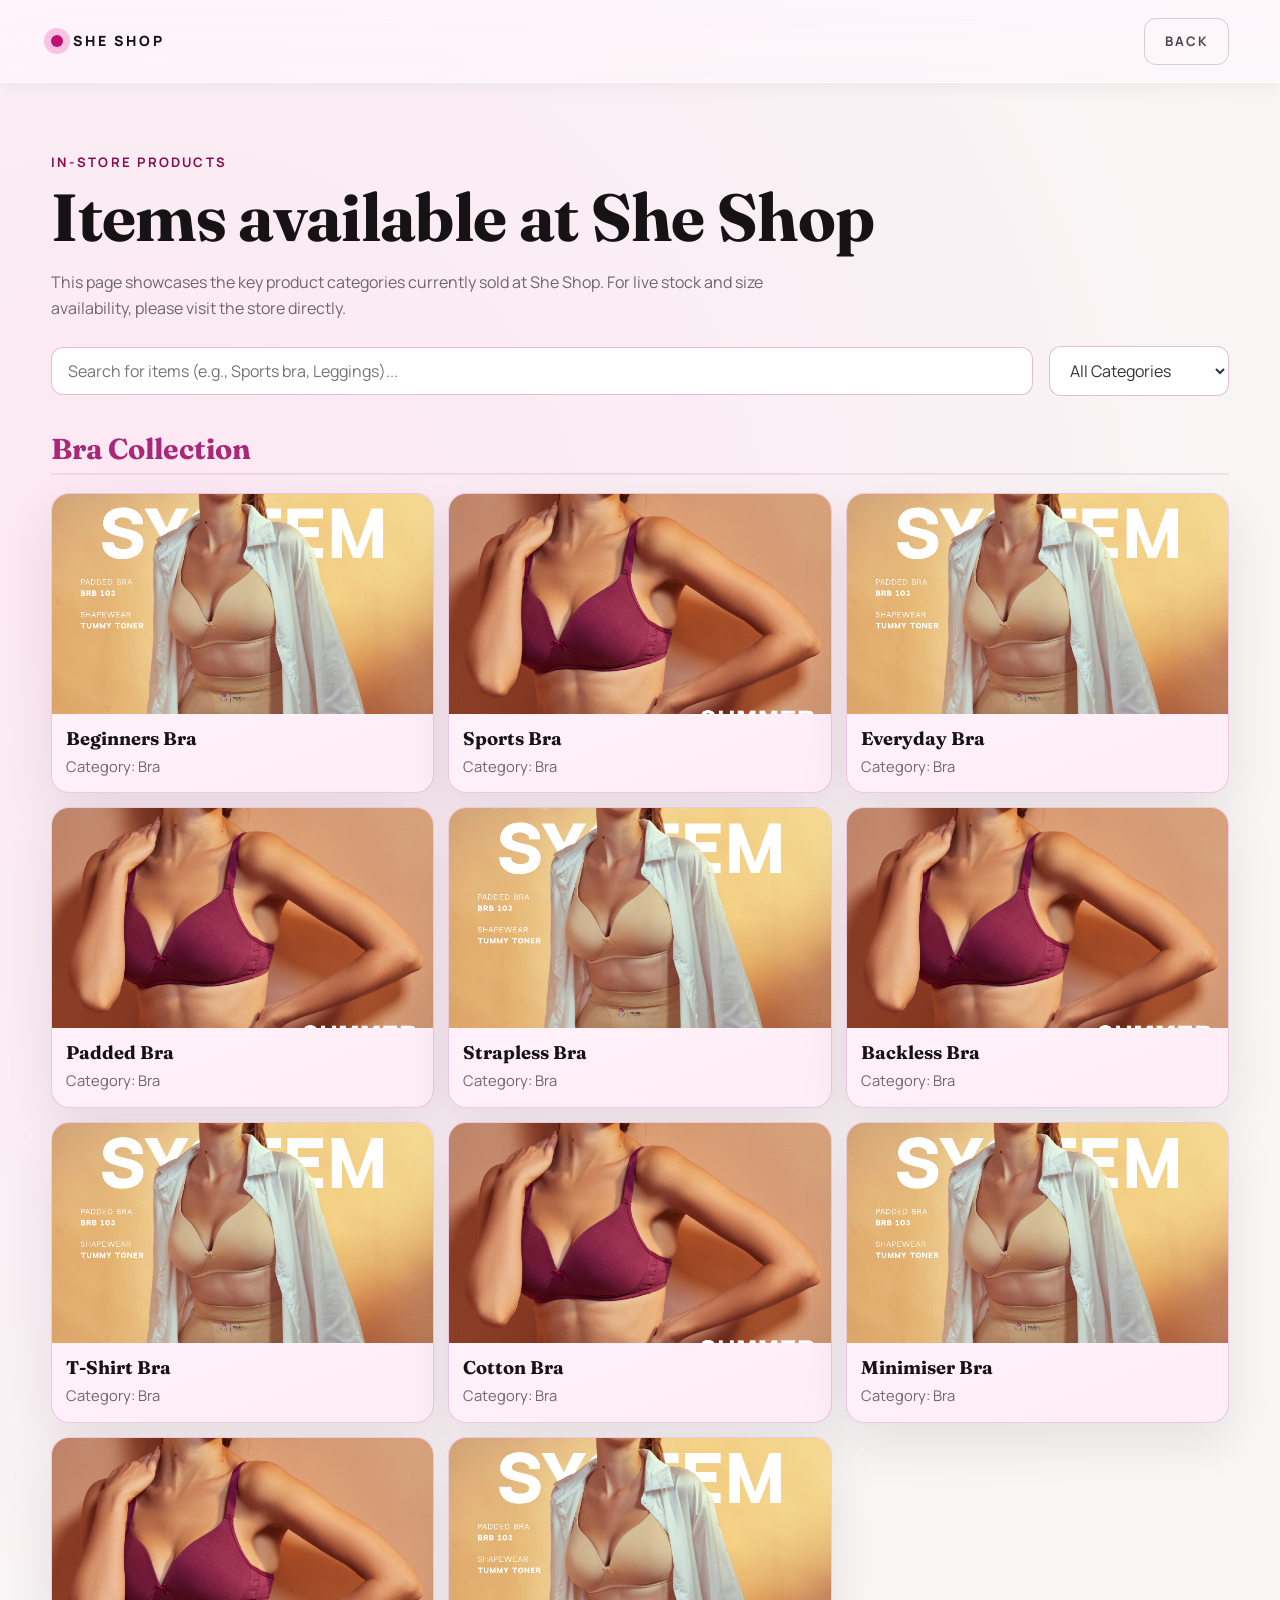
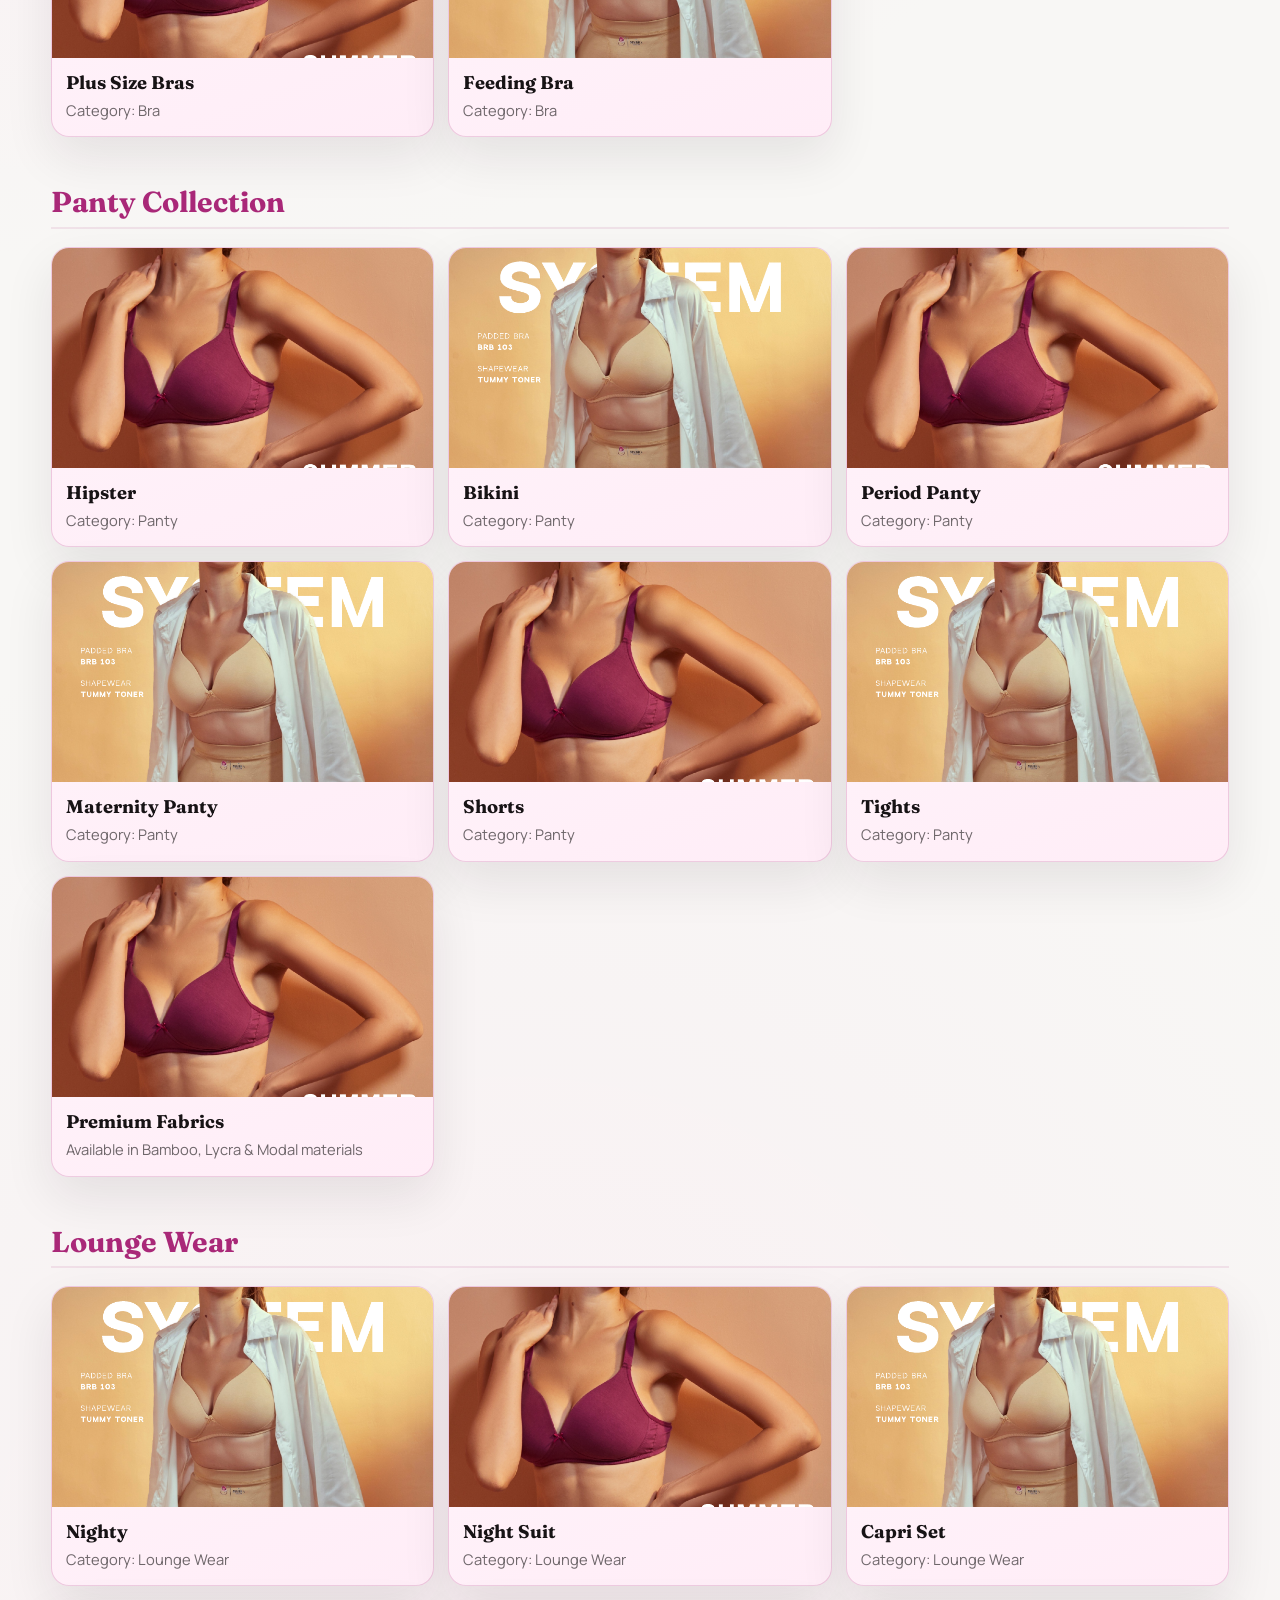
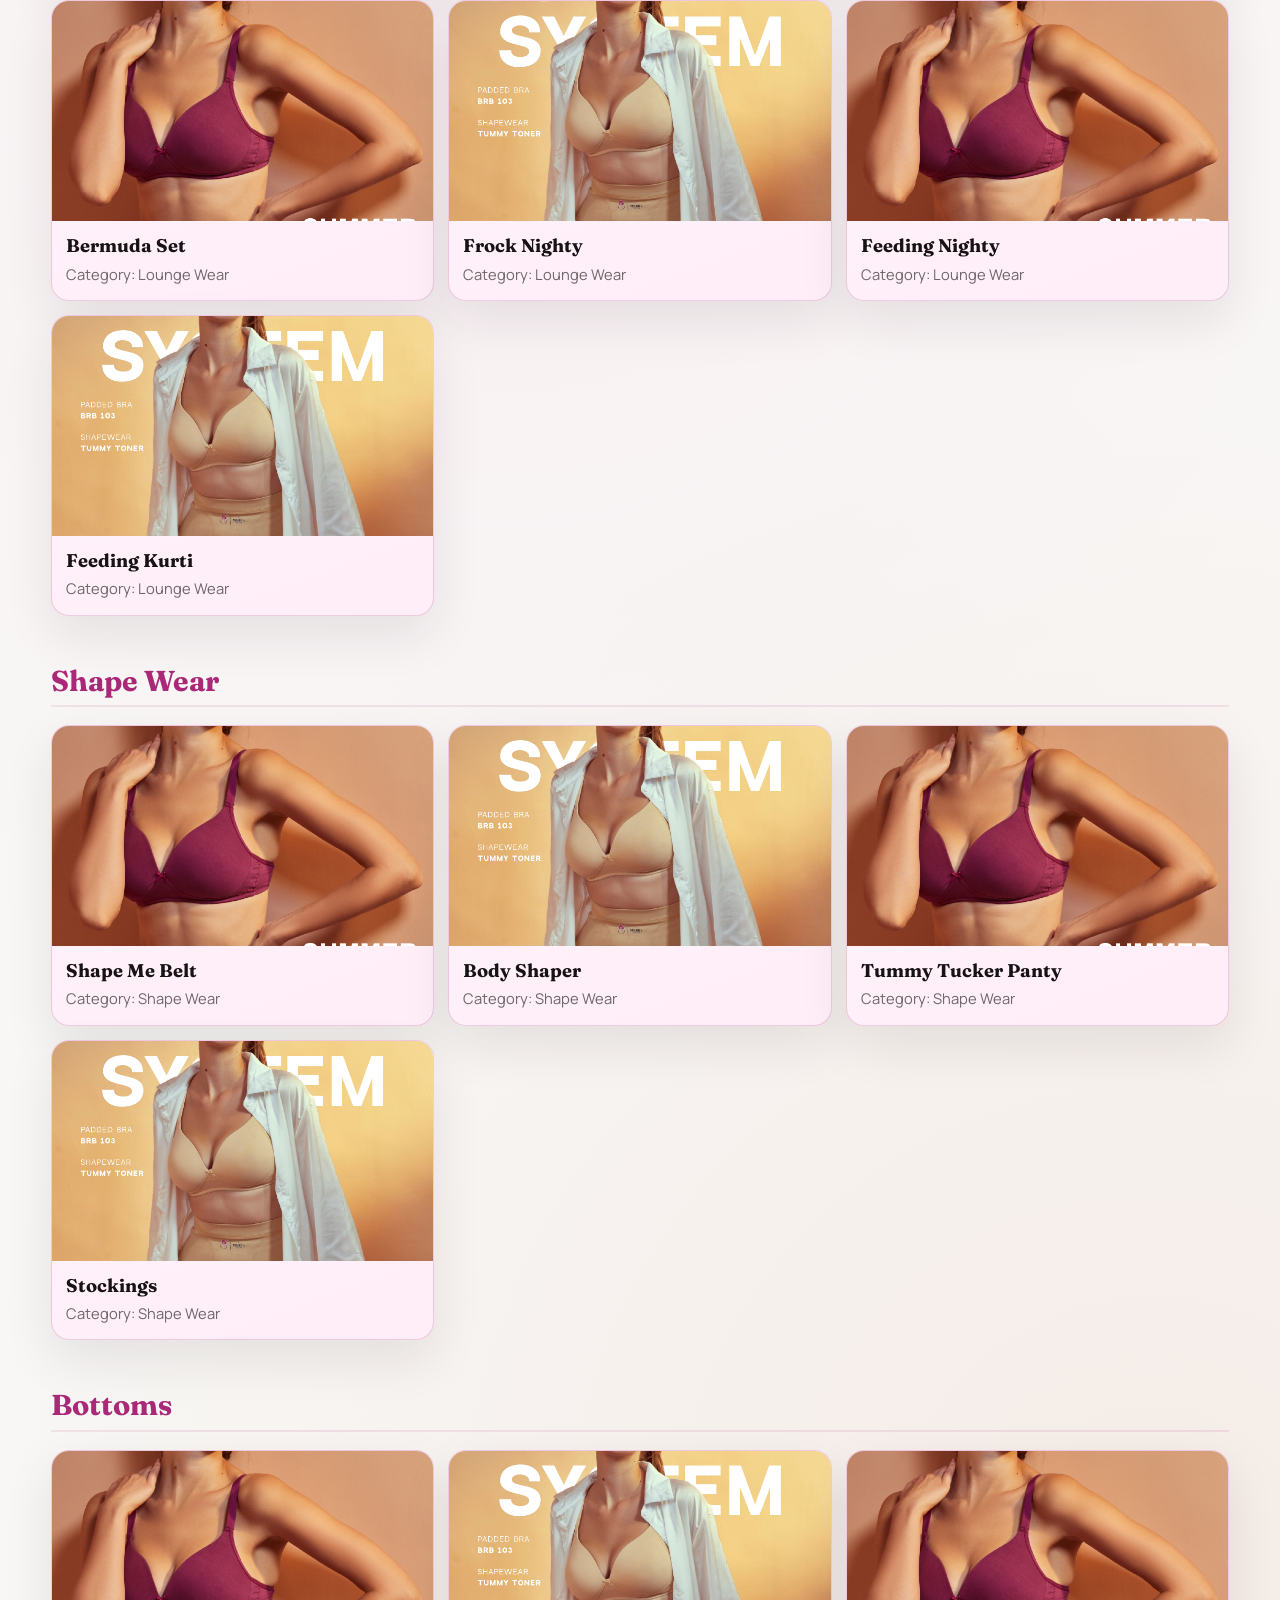
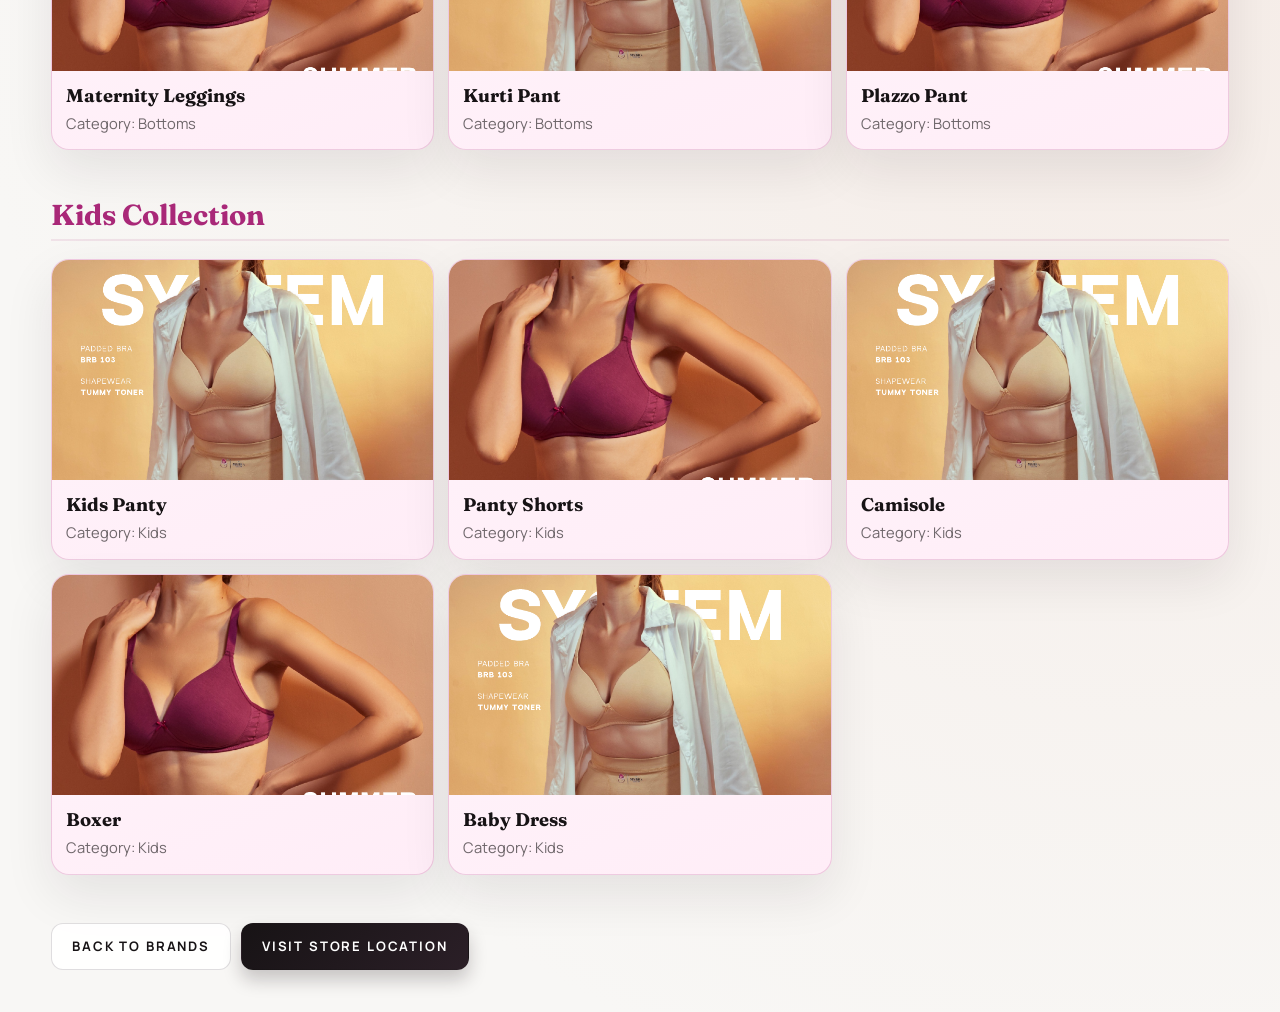
==== commit 03c2cb55: "Add files via upload" ====
--- a/products.html
+++ b/products.html
@@ -25,6 +25,7 @@
       color: var(--muted);
       margin-top: 0;
       margin-bottom: 24px;
+      max-width: 72ch;
     }
 
     /* Filter Toolbar Styles */
@@ -33,6 +34,7 @@
       gap: 16px;
       margin-bottom: 36px;
       flex-wrap: wrap;
+      align-items: center;
     }
 
     .filter-input, .filter-select {
@@ -49,7 +51,7 @@
 
     .filter-input {
       flex: 1;
-      min-width: 200px;
+      min-width: 240px;
     }
 
     .filter-select {
@@ -76,7 +78,7 @@
 
     .product-grid {
       display: grid;
-      grid-template-columns: repeat(3, 1fr);
+      grid-template-columns: repeat(3, minmax(0, 1fr));
       gap: 14px;
     }
 
@@ -127,20 +129,102 @@
       flex-wrap: wrap;
     }
 
+    @media (max-width: 1024px) {
+      .products-main {
+        padding: 48px 0 34px;
+      }
+
+      .product-card img {
+        height: 210px;
+      }
+    }
+
     @media (max-width: 920px) {
       .product-grid {
         grid-template-columns: 1fr 1fr;
       }
+
+      .filter-input {
+        min-width: 100%;
+      }
+
+      .filter-select {
+        min-width: 240px;
+      }
+    }
+
+    @media (max-width: 768px) {
+      .products-main {
+        padding: 40px 0 28px;
+      }
+
+      .products-note {
+        margin-bottom: 20px;
+      }
+
+      .category-section {
+        margin-bottom: 38px;
+      }
+
+      .category-title {
+        font-size: 1.55rem;
+      }
+
+      .product-card img {
+        height: 200px;
+      }
+
+      .nav-wrap {
+        min-height: 70px;
+      }
+
+      .brand-text {
+        font-size: 0.8rem;
+        letter-spacing: 0.14em;
+      }
     }
 
     @media (max-width: 620px) {
       .product-grid {
         grid-template-columns: 1fr;
-        flex-direction: column;
-      }
+      }
+
       .filter-toolbar {
         flex-direction: column;
         gap: 10px;
+        align-items: stretch;
+      }
+
+      .filter-input,
+      .filter-select {
+        width: 100%;
+        min-width: 0;
+      }
+
+      .product-card img {
+        height: 230px;
+      }
+
+      .back-row {
+        flex-direction: column;
+      }
+    }
+
+    @media (max-width: 420px) {
+      .products-main {
+        padding: 34px 0 24px;
+      }
+
+      .products-head {
+        margin-bottom: 14px;
+      }
+
+      .category-title {
+        font-size: 1.4rem;
+      }
+
+      .product-card img {
+        height: 200px;
       }
     }
   </style>
--- a/styles.css
+++ b/styles.css
@@ -798,8 +798,48 @@
 }
 
 @media (max-width: 920px) {
+  .nav-wrap {
+    display: grid;
+    grid-template-columns: 1fr auto;
+    grid-template-areas:
+      "brand cart"
+      "nav nav";
+    align-items: center;
+    min-height: auto;
+    row-gap: 10px;
+    padding: 14px 0;
+  }
+
+  .brand {
+    grid-area: brand;
+  }
+
+  .nav-wrap > .btn {
+    grid-area: cart;
+    justify-self: end;
+  }
+
   .main-nav {
+    grid-area: nav;
+    display: flex;
+    gap: 18px;
+    width: 100%;
+    overflow-x: auto;
+    white-space: nowrap;
+    padding: 2px 0 4px;
+    scrollbar-width: none;
+  }
+
+  .main-nav::-webkit-scrollbar {
     display: none;
+  }
+
+  .main-nav a {
+    font-size: 0.72rem;
+  }
+
+  .main-nav a + a::before {
+    left: -11px;
   }
 
   .hero-grid,
@@ -810,7 +850,7 @@
   }
 
   .hero {
-    padding-top: 74px;
+    padding: 78px 0 60px;
   }
 
   .hero::before {
@@ -820,6 +860,15 @@
 
   .hero-logo-panel img {
     height: 320px;
+  }
+
+  .about,
+  .collection,
+  .lookbook,
+  .brands,
+  .visit,
+  .connect {
+    padding: 82px 0;
   }
 
   .about-model-stack {
@@ -875,10 +924,81 @@
   }
 }
 
+@media (max-width: 760px) {
+  .container {
+    width: min(1180px, 94vw);
+  }
+
+  .hero {
+    padding: 60px 0 48px;
+  }
+
+  .hero-copy {
+    font-size: 0.98rem;
+    line-height: 1.75;
+  }
+
+  .hero-logo-panel {
+    width: min(460px, 100%);
+  }
+
+  .hero-logo-panel img {
+    height: 300px;
+  }
+
+  .quote-banner {
+    padding: 28px 20px;
+  }
+
+  .quote-line {
+    font-size: clamp(1.7rem, 9.5vw, 3.3rem);
+  }
+
+  .brand-card {
+    width: 124px;
+    flex-basis: 124px;
+    height: 94px;
+  }
+}
+
 @media (max-width: 560px) {
-  .btn {
+  .brand-text {
+    font-size: 0.78rem;
+    letter-spacing: 0.14em;
+  }
+
+  .hero::before {
+    inset: 10px 8px 0;
+  }
+
+  .hero-actions .btn,
+  .visit-actions .btn,
+  .modal-actions .btn,
+  .collection-cta .btn {
     width: 100%;
     text-align: center;
+  }
+
+  .about,
+  .collection,
+  .lookbook,
+  .brands,
+  .visit,
+  .connect {
+    padding: 66px 0;
+  }
+
+  .main-nav {
+    gap: 14px;
+  }
+
+  .main-nav a {
+    font-size: 0.68rem;
+    letter-spacing: 0.13em;
+  }
+
+  .quote-banner {
+    padding: 24px 16px;
   }
 
   .footer-wrap {
